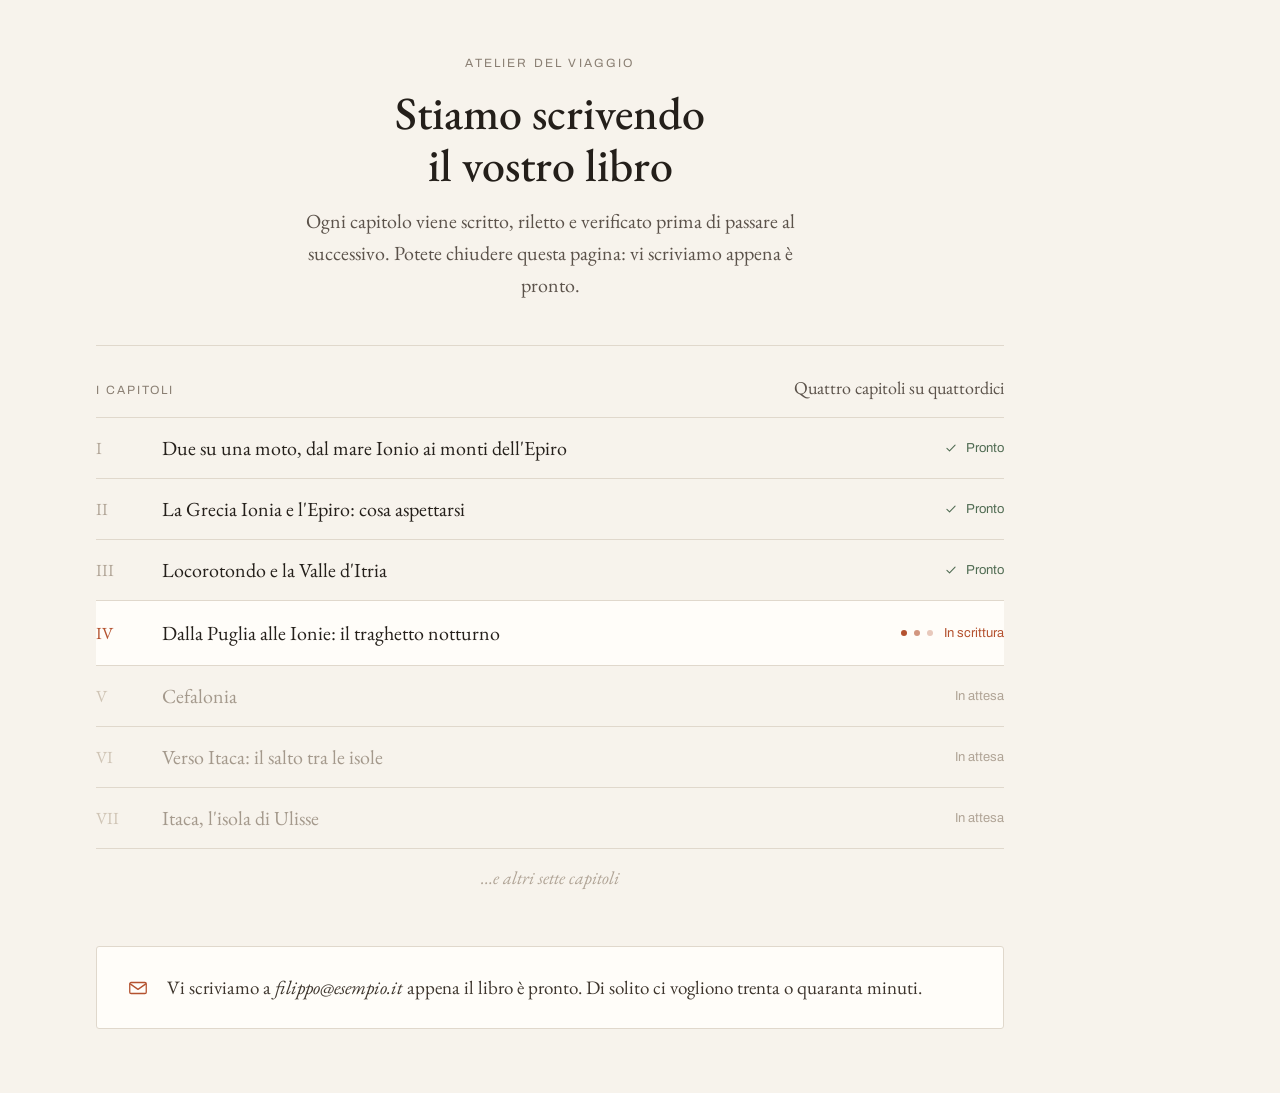
==== design/Avanzamento.dc.html @ f642847e "Design di produzione: le sei schermate su un canvas Sorgenti degli artboard per il redesign, disegna" ====
<!doctype html>
<html>
<head>
  <meta charset="utf-8">
  <script src="./support.js"></script>
</head>
<body>
<x-dc>
<helmet>
  <link rel="stylesheet" href="https://fonts.googleapis.com/css2?family=EB+Garamond:ital,wght@0,400;0,500;0,600;1,400&family=Archivo:wght@400;500;600&display=swap">
  <style>
    * { box-sizing: border-box; }
    body { margin: 0; background: #f7f3ec; color: #241f1a;
           font-family: "EB Garamond", Georgia, "Times New Roman", serif; }
    a { color: #b4522f; text-decoration: none; }
    a:hover { color: #8f3f24; }
  </style>
</helmet>

<div style="width: 1100px; background: #f7f3ec; padding: 56px 96px 64px;">

  <div style="text-align: center; padding-bottom: 44px; border-bottom: 1px solid #e0d8cc;">
    <div style="font-family: Archivo, 'Helvetica Neue', Arial, sans-serif; font-size: 12px; letter-spacing: 0.18em; text-transform: uppercase; color: #8a7f73;">Atelier del Viaggio</div>
    <h1 style="margin: 18px 0 14px; font-size: 46px; font-weight: 500; line-height: 1.12;">Stiamo scrivendo<br>il vostro libro</h1>
    <p style="margin: 0 auto; font-size: 20px; line-height: 1.6; color: #5b524a; max-width: 32rem;">Ogni capitolo viene scritto, riletto e verificato prima di passare al successivo. Potete chiudere questa pagina: vi scriviamo appena è pronto.</p>
  </div>

  <div style="display: flex; align-items: baseline; justify-content: space-between; padding: 30px 0 18px;">
    <div style="font-family: Archivo, 'Helvetica Neue', Arial, sans-serif; font-size: 12px; letter-spacing: 0.16em; text-transform: uppercase; color: #8a7f73;">I capitoli</div>
    <div style="font-size: 18px; color: #5b524a;">Quattro capitoli su quattordici</div>
  </div>

  <div style="display: flex; flex-direction: column; border-top: 1px solid #e0d8cc;">

    <div style="display: grid; grid-template-columns: 46px 1fr 150px; gap: 20px; align-items: center; padding: 17px 0; border-bottom: 1px solid #e0d8cc;">
      <span style="font-size: 17px; color: #b0a496;">I</span>
      <span style="font-size: 20px;">Due su una moto, dal mare Ionio ai monti dell'Epiro</span>
      <span style="display: flex; align-items: center; gap: 8px; justify-content: flex-end; font-family: Archivo, 'Helvetica Neue', Arial, sans-serif; font-size: 13px; color: #4f6b52;">
        <svg width="14" height="14" viewBox="0 0 24 24" fill="none" stroke="#4f6b52" stroke-width="1.8" stroke-linecap="round" stroke-linejoin="round"><path d="M5 12.5l4.5 4.5L19 7"/></svg>Pronto
      </span>
    </div>

    <div style="display: grid; grid-template-columns: 46px 1fr 150px; gap: 20px; align-items: center; padding: 17px 0; border-bottom: 1px solid #e0d8cc;">
      <span style="font-size: 17px; color: #b0a496;">II</span>
      <span style="font-size: 20px;">La Grecia Ionia e l'Epiro: cosa aspettarsi</span>
      <span style="display: flex; align-items: center; gap: 8px; justify-content: flex-end; font-family: Archivo, 'Helvetica Neue', Arial, sans-serif; font-size: 13px; color: #4f6b52;">
        <svg width="14" height="14" viewBox="0 0 24 24" fill="none" stroke="#4f6b52" stroke-width="1.8" stroke-linecap="round" stroke-linejoin="round"><path d="M5 12.5l4.5 4.5L19 7"/></svg>Pronto
      </span>
    </div>

    <div style="display: grid; grid-template-columns: 46px 1fr 150px; gap: 20px; align-items: center; padding: 17px 0; border-bottom: 1px solid #e0d8cc;">
      <span style="font-size: 17px; color: #b0a496;">III</span>
      <span style="font-size: 20px;">Locorotondo e la Valle d'Itria</span>
      <span style="display: flex; align-items: center; gap: 8px; justify-content: flex-end; font-family: Archivo, 'Helvetica Neue', Arial, sans-serif; font-size: 13px; color: #4f6b52;">
        <svg width="14" height="14" viewBox="0 0 24 24" fill="none" stroke="#4f6b52" stroke-width="1.8" stroke-linecap="round" stroke-linejoin="round"><path d="M5 12.5l4.5 4.5L19 7"/></svg>Pronto
      </span>
    </div>

    <div style="display: grid; grid-template-columns: 46px 1fr 150px; gap: 20px; align-items: center; padding: 19px 0; border-bottom: 1px solid #e0d8cc; background: #fffdf9;">
      <span style="font-size: 17px; color: #b4522f;">IV</span>
      <span style="font-size: 20px; color: #241f1a;">Dalla Puglia alle Ionie: il traghetto notturno</span>
      <span style="display: flex; align-items: center; gap: 7px; justify-content: flex-end; font-family: Archivo, 'Helvetica Neue', Arial, sans-serif; font-size: 13px; color: #b4522f;">
        <span style="width: 6px; height: 6px; border-radius: 50%; background: #b4522f;"></span>
        <span style="width: 6px; height: 6px; border-radius: 50%; background: #b4522f; opacity: 0.6;"></span>
        <span style="width: 6px; height: 6px; border-radius: 50%; background: #b4522f; opacity: 0.3;"></span>
        <span style="margin-left: 4px;">In scrittura</span>
      </span>
    </div>

    <div style="display: grid; grid-template-columns: 46px 1fr 150px; gap: 20px; align-items: center; padding: 17px 0; border-bottom: 1px solid #e0d8cc;">
      <span style="font-size: 17px; color: #cfc4b5;">V</span>
      <span style="font-size: 20px; color: #a4998c;">Cefalonia</span>
      <span style="text-align: right; font-family: Archivo, 'Helvetica Neue', Arial, sans-serif; font-size: 13px; color: #b0a496;">In attesa</span>
    </div>

    <div style="display: grid; grid-template-columns: 46px 1fr 150px; gap: 20px; align-items: center; padding: 17px 0; border-bottom: 1px solid #e0d8cc;">
      <span style="font-size: 17px; color: #cfc4b5;">VI</span>
      <span style="font-size: 20px; color: #a4998c;">Verso Itaca: il salto tra le isole</span>
      <span style="text-align: right; font-family: Archivo, 'Helvetica Neue', Arial, sans-serif; font-size: 13px; color: #b0a496;">In attesa</span>
    </div>

    <div style="display: grid; grid-template-columns: 46px 1fr 150px; gap: 20px; align-items: center; padding: 17px 0; border-bottom: 1px solid #e0d8cc;">
      <span style="font-size: 17px; color: #cfc4b5;">VII</span>
      <span style="font-size: 20px; color: #a4998c;">Itaca, l'isola di Ulisse</span>
      <span style="text-align: right; font-family: Archivo, 'Helvetica Neue', Arial, sans-serif; font-size: 13px; color: #b0a496;">In attesa</span>
    </div>

    <div style="padding: 17px 0; text-align: center; font-size: 18px; color: #b0a496; font-style: italic;">…e altri sette capitoli</div>

  </div>

  <div style="margin-top: 40px; border: 1px solid #e0d8cc; background: #fffdf9; border-radius: 3px; padding: 26px 30px; display: flex; align-items: center; gap: 18px;">
    <svg width="22" height="22" viewBox="0 0 24 24" fill="none" stroke="#b4522f" stroke-width="1.4" stroke-linecap="round" stroke-linejoin="round" style="flex-shrink: 0;"><path d="M3 7.5A1.5 1.5 0 0 1 4.5 6h15A1.5 1.5 0 0 1 21 7.5v9a1.5 1.5 0 0 1-1.5 1.5h-15A1.5 1.5 0 0 1 3 16.5z"/><path d="M3.5 7.5l8.5 6 8.5-6"/></svg>
    <div style="font-size: 19px; line-height: 1.55; color: #3d352d;">Vi scriviamo a <span style="font-style: italic;">filippo@esempio.it</span> appena il libro è pronto. Di solito ci vogliono trenta o quaranta minuti.</div>
  </div>

</div>
</x-dc>
</body>
</html>
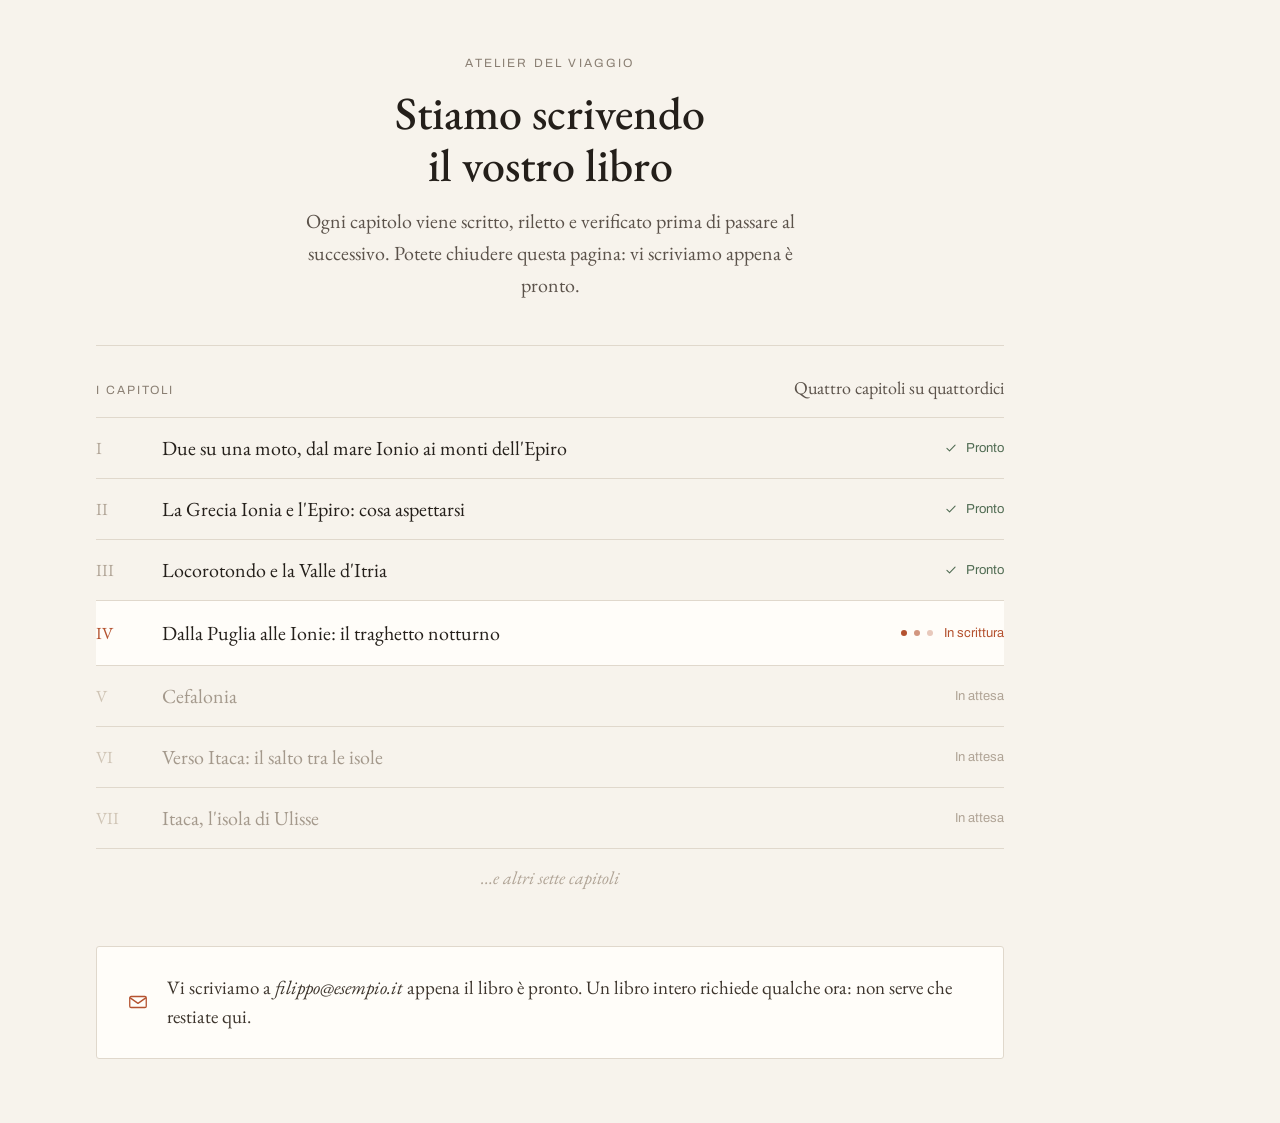
==== commit 2ef3ec3a: "Il tetto di tempo era la meta' di quanto serve, e la promessa un decimo Il libro si e' fermato all'o" ====
--- a/design/Avanzamento.dc.html
+++ b/design/Avanzamento.dc.html
@@ -91,7 +91,7 @@
 
   <div style="margin-top: 40px; border: 1px solid #e0d8cc; background: #fffdf9; border-radius: 3px; padding: 26px 30px; display: flex; align-items: center; gap: 18px;">
     <svg width="22" height="22" viewBox="0 0 24 24" fill="none" stroke="#b4522f" stroke-width="1.4" stroke-linecap="round" stroke-linejoin="round" style="flex-shrink: 0;"><path d="M3 7.5A1.5 1.5 0 0 1 4.5 6h15A1.5 1.5 0 0 1 21 7.5v9a1.5 1.5 0 0 1-1.5 1.5h-15A1.5 1.5 0 0 1 3 16.5z"/><path d="M3.5 7.5l8.5 6 8.5-6"/></svg>
-    <div style="font-size: 19px; line-height: 1.55; color: #3d352d;">Vi scriviamo a <span style="font-style: italic;">filippo@esempio.it</span> appena il libro è pronto. Di solito ci vogliono trenta o quaranta minuti.</div>
+    <div style="font-size: 19px; line-height: 1.55; color: #3d352d;">Vi scriviamo a <span style="font-style: italic;">filippo@esempio.it</span> appena il libro è pronto. Un libro intero richiede qualche ora: non serve che restiate qui.</div>
   </div>
 
 </div>
